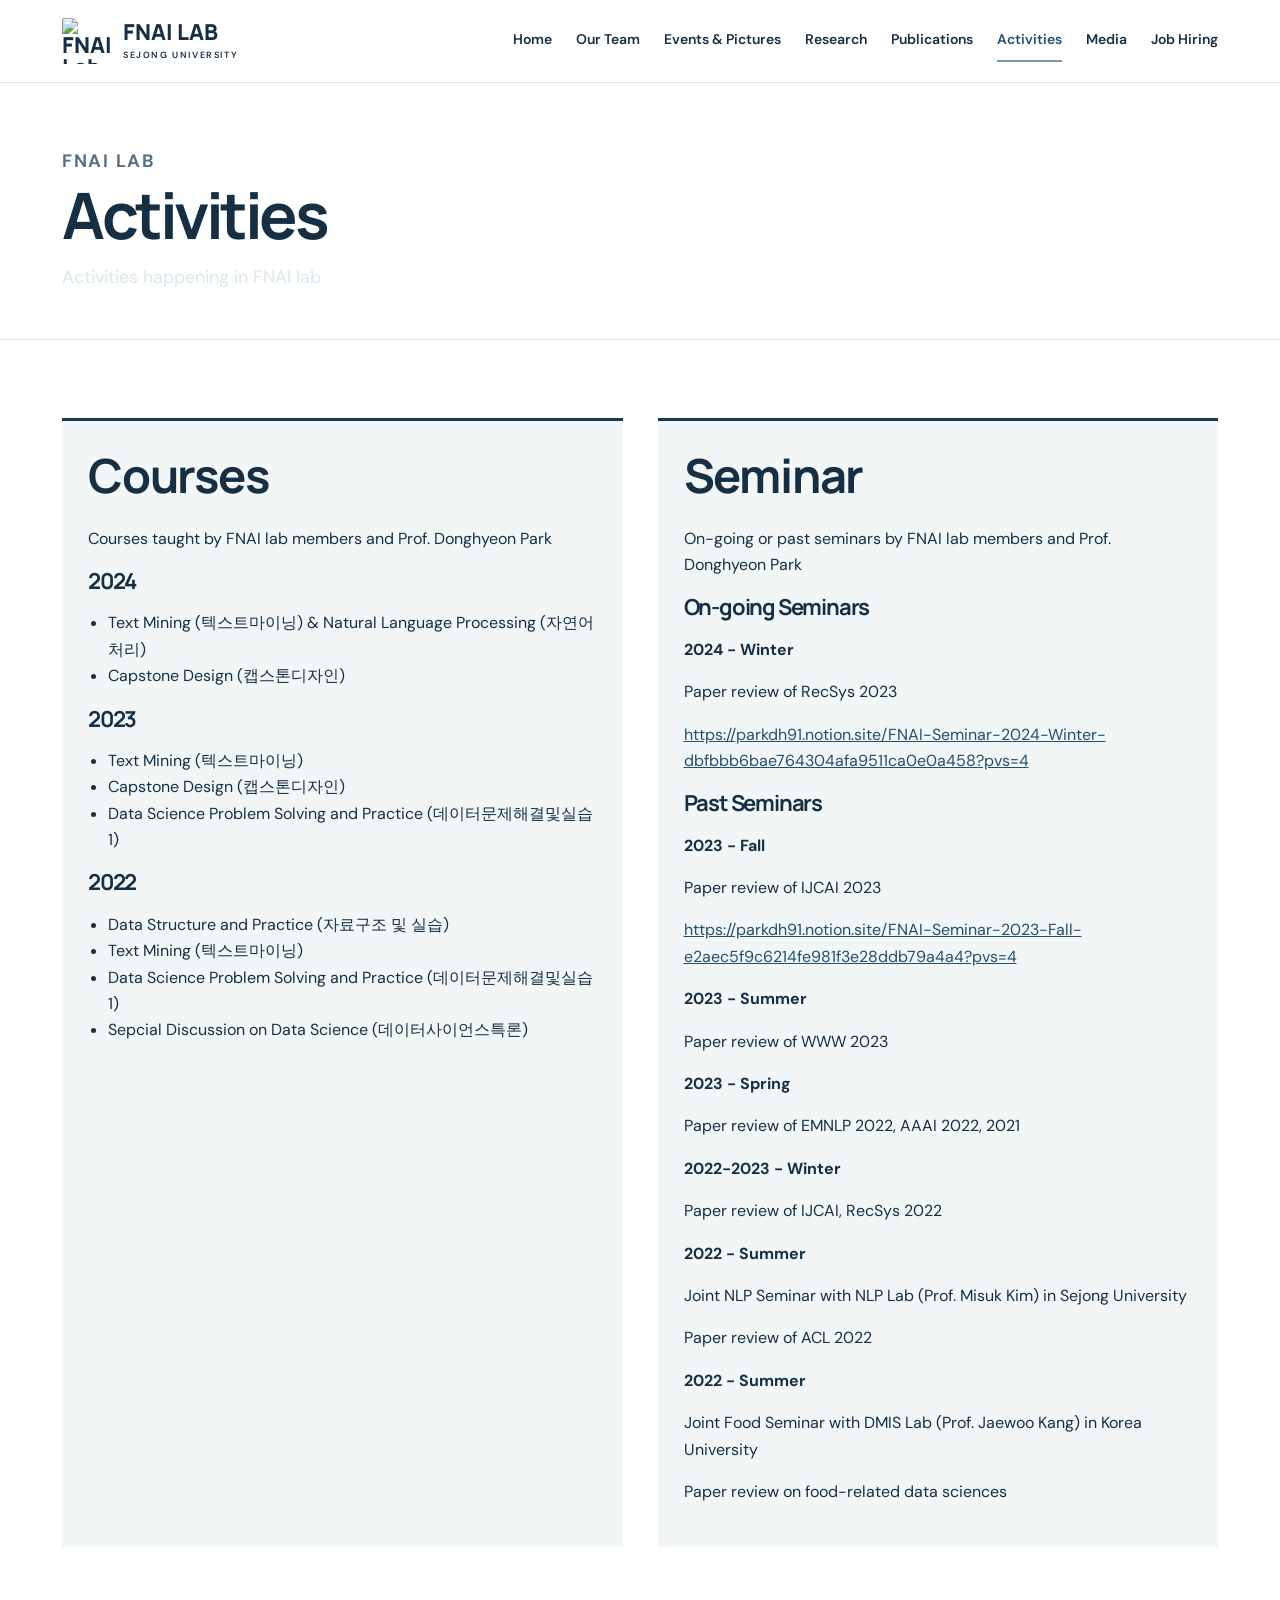
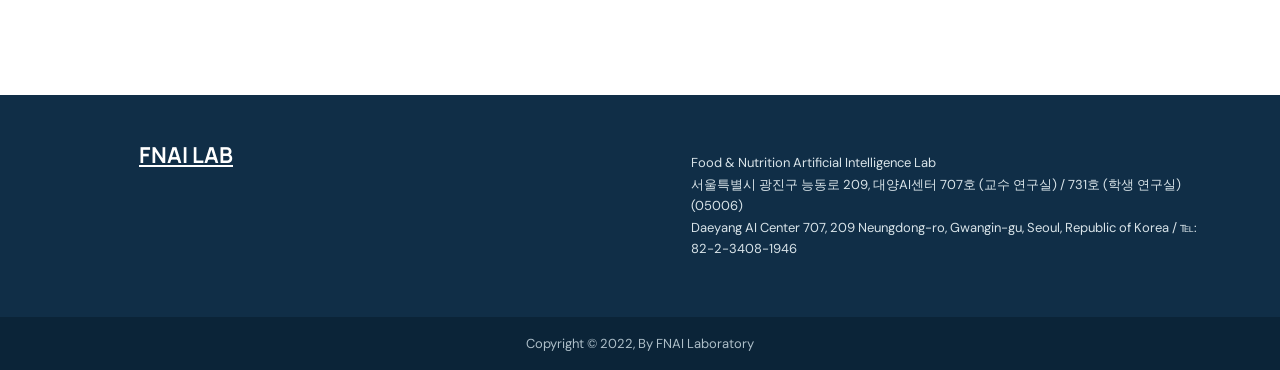
==== activities.html @ 749b5a57 "Add version tag to CSS/JS links so browsers load updated files Co-Authored-By: Claude Opus 5.5 <nore" ====
<!doctype html><html lang="en"><head><meta charset="utf-8"><meta name="viewport" content="width=device-width,initial-scale=1"><title>Activities — FNAI LAB</title><link rel="icon" href="assets/logo.png"><link rel="stylesheet" href="style.css?v=20261117"></head><body><a class="skip" href="#main">Skip to main content</a><header class="site-header"><div class="header-inner"><a class="brand" href="index.html"><img src="assets/logo.png" alt="FNAI Lab"><span>FNAI LAB<small>SEJONG UNIVERSITY</small></span></a><button class="menu" aria-expanded="false" aria-controls="navigation">Menu</button><nav class="site-nav" id="navigation"><a href="index.html">Home</a><a href="team.html">Our Team</a><a href="events.html">Events &amp; Pictures</a><a href="research.html">Research</a><a href="publications.html">Publications</a><a href="activities.html" aria-current="page">Activities</a><a href="media.html">Media</a><a href="join.html">Job Hiring</a></nav></div></header><main id="main"><section class="page-hero wrap"><p class="kicker">FNAI LAB</p><h1>Activities</h1><p>Activities happening in FNAI lab</p></section><section class="section wrap"><div class="split"><article class="card"><h2>Courses</h2><p>Courses taught by FNAI lab members and Prof. Donghyeon Park</p><h3>2024</h3><ul><li>Text Mining (텍스트마이닝) &amp; Natural Language Processing (자연어처리)</li><li>Capstone Design (캡스톤디자인)</li></ul><h3>2023</h3><ul><li>Text Mining (텍스트마이닝)</li><li>Capstone Design (캡스톤디자인)</li><li>Data Science Problem Solving and Practice (데이터문제해결및실습1)</li></ul><h3>2022</h3><ul><li>Data Structure and Practice (자료구조 및 실습)</li><li>Text Mining (텍스트마이닝)</li><li>Data Science Problem Solving and Practice (데이터문제해결및실습1)</li><li>Sepcial Discussion on Data Science (데이터사이언스특론)</li></ul></article><article class="card"><h2>Seminar</h2><p>On-going or past seminars by FNAI lab members and Prof. Donghyeon Park</p><h3>On-going Seminars</h3><p><strong>2024 - Winter</strong></p><p>Paper review of RecSys 2023</p><p><a class="external" href="https://parkdh91.notion.site/FNAI-Seminar-2024-Winter-dbfbbb6bae764304afa9511ca0e0a458?pvs=4">https://parkdh91.notion.site/FNAI-Seminar-2024-Winter-dbfbbb6bae764304afa9511ca0e0a458?pvs=4</a></p><h3>Past Seminars</h3><p><strong>2023 - Fall</strong></p><p>Paper review of IJCAI 2023</p><p><a class="external" href="https://parkdh91.notion.site/FNAI-Seminar-2023-Fall-e2aec5f9c6214fe981f3e28ddb79a4a4?pvs=4">https://parkdh91.notion.site/FNAI-Seminar-2023-Fall-e2aec5f9c6214fe981f3e28ddb79a4a4?pvs=4</a></p><p><strong>2023 - Summer</strong></p><p>Paper review of WWW 2023</p><p><strong>2023 - Spring</strong></p><p>Paper review of EMNLP 2022, AAAI 2022, 2021</p><p><strong>2022-2023 - Winter</strong></p><p>Paper review of IJCAI, RecSys 2022</p><p><strong>2022 - Summer</strong></p><p>Joint NLP Seminar with NLP Lab (Prof. Misuk Kim) in Sejong University</p><p>Paper review of ACL 2022</p><p><strong>2022 - Summer</strong></p><p>Joint Food Seminar with DMIS Lab (Prof. Jaewoo Kang) in Korea University</p><p>Paper review on food-related data sciences</p></article></div></section></main><footer class="footer"><div class="wrap"><div><a class="footer-logo" href="index.html"><img src="assets/logo.png" alt="">FNAI LAB</a></div><div><p>Food &amp; Nutrition Artificial Intelligence Lab<br>서울특별시 광진구 능동로 209, 대양AI센터 707호 (교수 연구실) / 731호 (학생 연구실)(05006)<br>Daeyang AI Center 707, 209 Neungdong-ro, Gwangin-gu, Seoul, Republic of Korea / ℡: 82-2-3408-1946</p></div></div><p class="source-note">Copyright © 2022, By FNAI Laboratory</p></footer><script src="script.js?v=20261117"></script></body></html>
---- style.css ----
@import url('https://fonts.googleapis.com/css2?family=DM+Sans:wght@400;500;600;700&family=Manrope:wght@500;600;700;800&display=swap');
@import url('brand.css');
:root{--navy:#163958;--navy2:#234f6c;--blue:#7099aa;--ink:#172f43;--muted:#5c6f7d;--line:#dbe4e8;--mist:#f2f6f7;--white:#fff;--coral:#cf8579;--green:#84a87f;--gold:#efb962}*{box-sizing:border-box}html{scroll-behavior:smooth}body{margin:0;color:var(--ink);background:#fff;font:16px/1.65 'DM Sans',Arial,sans-serif}a{color:inherit;text-decoration:none}img{max-width:100%;display:block}a:focus-visible,button:focus-visible{outline:3px solid var(--gold);outline-offset:4px}.skip{position:absolute;left:14px;top:-100px;background:white;padding:10px;z-index:20}.skip:focus{top:10px}.wrap{max-width:1240px;margin:auto;padding-left:42px;padding-right:42px}.site-header{position:sticky;top:0;z-index:10;background:#ffffffee;backdrop-filter:blur(14px);border-bottom:1px solid var(--line)}.header-inner{max-width:1380px;margin:auto;padding:18px 34px;display:flex;align-items:center;justify-content:space-between;gap:25px}.brand{display:flex;align-items:center;gap:11px;font:800 22px/1 Manrope,sans-serif}.brand img{width:50px;height:46px;object-fit:contain}.brand small{display:block;font:600 9px/1.4 'DM Sans',sans-serif;letter-spacing:1.6px;margin-top:6px}.site-nav{display:flex;align-items:center;gap:24px;font-size:14px;font-weight:600}.site-nav a{padding:8px 0;border-bottom:2px solid transparent}.site-nav a:hover,.site-nav a[aria-current="page"]{color:var(--navy2);border-color:var(--blue)}.menu{display:none;border:1px solid var(--line);background:#fff;color:var(--ink);padding:8px 12px;font:600 14px 'DM Sans'}.hero{min-height:620px;display:grid;grid-template-columns:1.05fr .95fr;gap:55px;align-items:center;padding-top:64px;padding-bottom:64px}.kicker{margin:0 0 18px;font-size:12px;font-weight:700;letter-spacing:1.7px;text-transform:uppercase;color:var(--navy2)}h1,h2,h3,h4{font-family:Manrope,Arial,sans-serif;line-height:1.2;margin-top:0;letter-spacing:-1.2px}h1{font-size:clamp(48px,6vw,76px);letter-spacing:-3.5px;margin-bottom:22px}h2{font-size:clamp(32px,4vw,47px);margin-bottom:22px}h3{font-size:24px;margin-bottom:12px}.hero-copy>p:not(.kicker){font-size:19px;color:var(--muted)}.hero-copy .quote{font-size:25px!important;font-weight:600;color:var(--navy)!important;margin:26px 0}.topic-list{display:grid;gap:9px;margin-top:30px}.topic-list span{border-top:1px solid var(--line);padding-top:9px;font-size:15px}.hero-panel{min-height:480px;background:linear-gradient(145deg,#edf3f4,#dce8eb);display:flex;align-items:center;justify-content:center;padding:36px;position:relative;overflow:hidden}.hero-panel:before,.hero-panel:after{content:"";position:absolute;border-radius:50%;width:220px;height:220px;opacity:.3}.hero-panel:before{background:var(--green);left:-100px;top:-100px}.hero-panel:after{background:var(--gold);right:-90px;bottom:-110px}.hero-panel img{width:88%;max-width:430px;position:relative;z-index:1}.band{background:var(--navy);color:white;padding:30px 0}.band .wrap{display:flex;justify-content:space-between;align-items:center;gap:30px}.band p{margin:0;font-size:20px;font-weight:500}.button{display:inline-flex;justify-content:space-between;gap:25px;align-items:center;background:var(--navy);color:white;padding:14px 20px;font-weight:600;font-size:14px}.button.light{background:white;color:var(--navy)}.section{padding-top:78px;padding-bottom:78px}.section.alt{background:var(--mist)}.section-head{display:grid;grid-template-columns:.7fr 1.3fr;gap:60px;margin-bottom:42px}.section-head p{margin-top:0;color:var(--muted)}.exact-copy{max-width:950px}.exact-copy p,.exact-copy li{font-size:16px}.news-list{display:grid;gap:0}.news-item{padding:26px 0;border-top:1px solid var(--line)}.news-item:last-child{border-bottom:1px solid var(--line)}.news-item p{margin:0}.news-item ul{margin:12px 0 0}.page-hero{padding-top:64px;padding-bottom:46px;border-bottom:1px solid var(--line)}.page-hero h1{font-size:clamp(45px,5vw,67px);margin-bottom:10px}.page-hero p{margin:0;color:var(--muted);font-size:18px}.subnav{position:sticky;top:84px;z-index:5;background:white;border-bottom:1px solid var(--line)}.subnav .wrap{display:flex;gap:24px;overflow:auto;padding-top:12px;padding-bottom:12px;font-size:13px;font-weight:700}.subnav a{white-space:nowrap}.subnav a:hover{color:var(--blue)}.team-section{padding-top:64px;padding-bottom:30px}.team-section>h2{padding-bottom:18px;border-bottom:1px solid var(--line)}.profile-grid{display:grid;grid-template-columns:repeat(3,1fr);gap:28px}.profile{background:var(--mist);border-top:3px solid var(--navy);min-width:0}.profile img{width:100%;aspect-ratio:4/3;object-fit:cover;object-position:center top;background:#dce5e9}.profile-body{padding:22px}.profile h3{font-size:22px;letter-spacing:-.6px}.profile p{margin:6px 0;color:var(--muted);font-size:14px}.profile p strong{color:var(--ink)}.profile.lead{display:grid;grid-template-columns:minmax(280px,.65fr) 1.35fr;grid-column:1/-1}.profile.lead img{aspect-ratio:auto;height:100%;min-height:500px}.profile.lead .profile-body{padding:34px}.profile.lead h3{font-size:33px}.details{margin-top:26px;padding-top:22px;border-top:1px solid #cbd8dd}.details h4{font-size:17px;margin:22px 0 8px}.details ul{margin:0;padding-left:20px}.small-grid{display:grid;grid-template-columns:repeat(4,1fr);gap:20px}.small-grid .profile h3{font-size:18px}.small-grid .profile-body{padding:18px}.small-grid .profile img{aspect-ratio:1/1}.research-topics{display:grid;grid-template-columns:repeat(3,1fr);gap:24px;counter-reset:topics}.topic{padding:28px;background:var(--mist);border-top:3px solid var(--navy)}.topic:before{counter-increment:topics;content:"0" counter(topics);display:block;font-size:12px;color:var(--muted);margin-bottom:30px}.topic ul{padding-left:18px}.project{padding:30px 0;border-top:1px solid var(--line)}.project h3{font-size:23px}.project p{margin:5px 0;color:var(--muted)}.pub-group{margin-top:55px}.pub-list{padding-left:22px}.pub-list li{padding:16px 0 16px 8px;border-top:1px solid var(--line)}.pub-list li:last-child{border-bottom:1px solid var(--line)}.pub-list a{color:var(--navy2);text-decoration:underline}.split{display:grid;grid-template-columns:repeat(2,1fr);gap:35px}.card{padding:26px;background:var(--mist);border-top:3px solid var(--navy)}.card h3{font-size:22px}.card ul{padding-left:20px}.media-item{padding:36px 0;border-top:1px solid var(--line)}.media-item h2{font-size:27px}.media-item blockquote{border-left:3px solid var(--blue);margin:22px 0 0;padding-left:22px;color:var(--muted)}.contact-grid{display:grid;grid-template-columns:1fr 1fr;gap:50px}.contact-grid ul{padding-left:20px}.footer{background:#102e47;color:#d9e4e9;margin-top:70px}.footer .wrap{display:grid;grid-template-columns:1.1fr 1fr;gap:50px;padding-top:45px;padding-bottom:45px}.footer-logo{display:flex;align-items:center;gap:15px;color:white;font:700 22px Manrope}.footer-logo img{width:62px}.footer p{font-size:13px;margin:12px 0 0}.footer a{text-decoration:underline}.source-note{padding:16px 0;text-align:center;background:#0b2438;color:#aebfc9;font-size:12px;margin:0}.external{color:var(--navy2);text-decoration:underline}.muted{color:var(--muted)}@media(max-width:1000px){.site-nav{gap:14px;font-size:13px}.hero{gap:30px}.profile-grid{grid-template-columns:repeat(2,1fr)}.small-grid{grid-template-columns:repeat(3,1fr)}.research-topics{grid-template-columns:1fr}.profile.lead{grid-template-columns:.75fr 1.25fr}}@media(max-width:760px){.wrap{padding-left:22px;padding-right:22px}.header-inner{padding:14px 20px}.brand img{width:43px;height:40px}.menu{display:block}.site-nav{display:none;position:absolute;left:0;right:0;top:69px;background:#fff;border-bottom:1px solid var(--line);padding:22px;flex-direction:column;align-items:stretch}.site-nav.open{display:flex}.site-nav a{padding:8px}.hero{grid-template-columns:1fr;min-height:0;padding-top:42px}.hero-panel{min-height:340px}.band .wrap{align-items:flex-start;flex-direction:column}.section{padding-top:54px;padding-bottom:54px}.section-head{grid-template-columns:1fr;gap:10px}.page-hero{padding-top:42px}.subnav{top:69px}.profile-grid,.small-grid,.split,.contact-grid{grid-template-columns:1fr}.profile.lead{display:block}.profile.lead img{height:auto;min-height:0;aspect-ratio:4/3}.footer .wrap{grid-template-columns:1fr;gap:25px}}@media(prefers-reduced-motion:reduce){html{scroll-behavior:auto}}
.preview-banner{background:#163958;color:#e8eef2;text-align:center;font:600 13px/1.45 'DM Sans',Arial,sans-serif;padding:8px 16px;letter-spacing:.02em}
.profile img[src*="avatar-placeholder.svg"]{object-fit:contain;object-position:center;padding:16%;background:linear-gradient(180deg,#5b7388,#163958)}
.profile.lead img[src*="avatar-placeholder.svg"]{min-height:280px;height:auto}
.small-grid .profile img[src*="avatar-placeholder.svg"]{padding:18%}

/* Final card spacing and publication legend/alignment overrides. */
.news-item{padding:32px 36px}
.project{padding:30px 38px}
.media-item{padding:38px 44px}
.pub-list li{padding:24px 28px 24px 64px}
.pub-list li:before{left:24px;top:24px;line-height:1.45}
.publication-key{display:inline-flex;align-items:center;gap:9px;margin-top:14px!important;padding:9px 13px;border-radius:10px;background:rgba(255,216,93,.16);font-size:15px!important}
.publication-key .key-swatch{display:inline-block;width:24px;height:14px;border-radius:4px;background:#ffd85d;border:1px solid rgba(22,57,88,.12)}
@media(max-width:760px){.news-item{padding:26px 24px}.project{padding:26px 24px}.media-item{padding:28px 24px}.pub-list li{padding:22px 18px 22px 52px}.pub-list li:before{left:18px;top:22px}}

/* Publications legend: readable on the dark page header. */
.page-hero .publication-key{color:#fff;background:rgba(255,255,255,.14);border:1px solid rgba(255,255,255,.22);position:relative;z-index:1}

/* Carousel (Events & Pictures, news photos). */
.carousel{position:relative;border-radius:14px;overflow:hidden;background:#102e47}
.carousel-track{display:flex;overflow-x:auto;scroll-snap-type:x mandatory;scrollbar-width:none;aspect-ratio:4/3}
.carousel-track::-webkit-scrollbar{display:none}
.carousel-track img{flex:0 0 100%;width:100%;height:100%;object-fit:contain;scroll-snap-align:center}
.carousel-btn{position:absolute;top:50%;transform:translateY(-50%);width:42px;height:42px;border:0;border-radius:50%;background:rgba(16,46,71,.72);color:#fff;font:700 22px/1 Manrope,Arial,sans-serif;cursor:pointer;display:grid;place-items:center;transition:background .2s}
.carousel-btn:hover{background:var(--navy)}
.carousel-btn.prev{left:12px}.carousel-btn.next{right:12px}
.carousel-dots{position:absolute;left:0;right:0;bottom:12px;display:flex;justify-content:center;gap:8px}
.carousel-dots button{width:10px;height:10px;padding:0;border:0;border-radius:50%;background:rgba(255,255,255,.5);cursor:pointer}
.carousel-dots button[aria-current="true"]{background:#fff;transform:scale(1.25)}
.carousel-count{position:absolute;top:12px;right:12px;padding:3px 10px;border-radius:999px;background:rgba(16,46,71,.72);color:#fff;font-size:12px;font-weight:600}

/* Events & Pictures page. */
.event-grid{display:grid;grid-template-columns:repeat(2,minmax(0,1fr));gap:34px 30px}
.event-card{display:flex;flex-direction:column;background:#fff;border-radius:18px;padding:24px;box-shadow:0 10px 28px rgba(22,57,88,.08);border-top:7px solid var(--blue)}
.event-card:nth-child(4n+1){border-top-color:var(--green)}.event-card:nth-child(4n+2){border-top-color:var(--gold)}.event-card:nth-child(4n+3){border-top-color:var(--coral)}
.event-card h3{font-size:20px;letter-spacing:-.4px;margin-bottom:16px;flex:1}

/* News images. */
.news-item{display:flex;flex-direction:column}
.news-media{margin:20px 0 0;margin-top:auto;padding-top:20px}
figure.news-media img{max-height:110px;max-width:100%;width:auto;border-radius:8px}
.carousel.news-media{padding-top:0;margin-top:20px;max-width:340px;width:100%}
.carousel.news-media .carousel-track{aspect-ratio:3/4}
.news-item .external{word-break:break-word}

/* Media page images and video. */
.media-figure{margin:24px 0 0}
.media-figure img{width:100%;max-width:820px;border-radius:10px;border:1px solid var(--line)}
.media-video{margin-top:24px;max-width:820px;aspect-ratio:16/9;border-radius:10px;overflow:hidden;background:#102e47}
.media-video iframe{width:100%;height:100%;border:0;display:block}
.media-item h2 .external{font-size:.72em;white-space:nowrap}

/* Team photos (real files from assets/team/). */
.profile img.has-photo{object-fit:cover;object-position:center top;padding:0}
@media(max-width:760px){.event-grid{grid-template-columns:1fr}.event-card{padding:18px}}
@media(prefers-reduced-motion:reduce){.carousel-track{scroll-behavior:auto!important}}
.page-hero>p:not(.kicker):not(.publication-key){color:#d9e7ec;position:relative;z-index:1}

/* Home hero: quote and "We explore" readable on the dark background. */
.hero-copy .quote{color:#f2bd63!important}
.hero-copy>p:not(.kicker):not(.quote){color:#fff}
.profile:not(.lead) img.has-photo{aspect-ratio:1/1;object-position:center 25%}

/* Full-width dark hero backgrounds on large screens (brand.css sets max-width:none, but .wrap above overrode it). */
.hero.wrap,.page-hero.wrap{max-width:none;padding-left:max(42px,calc((100% - 1156px)/2));padding-right:max(42px,calc((100% - 1156px)/2))}
@media(max-width:760px){.hero.wrap,.page-hero.wrap{padding-left:22px;padding-right:22px}}
/* Align header with page content (content box = 1240px wrap minus 42px padding each side). */
.header-inner{max-width:1240px;padding-left:42px;padding-right:42px}
@media(max-width:760px){.header-inner{padding-left:22px;padding-right:22px}}
/* Bold the student status line (Ph.D. / M.S. / integrated / undergraduate year) under each name. */
#graduate .profile-body h3+p,#undergraduate .profile-body h3+p,#alumni .profile-body h3+p{font-weight:700;color:var(--ink)}
/* PI photo: natural 4:5 portrait at the top of the card instead of stretching to the full text height; stays in view while reading. */
@media(min-width:761px){.profile.lead img.has-photo{height:auto;min-height:0;aspect-ratio:4/5;object-position:center top;align-self:start;position:sticky;top:150px}}
/* Per-photo framing so faces sit in the middle of the square card. */
.profile:not(.lead) img.has-photo[data-photo="deniise-liz-namayanja"]{object-position:center 65%}
.profile:not(.lead) img.has-photo[data-photo="taeuk-kim"]{object-position:center 100%}
.profile:not(.lead) img.has-photo[data-photo="eunyoung-bae"]{object-position:center 100%}
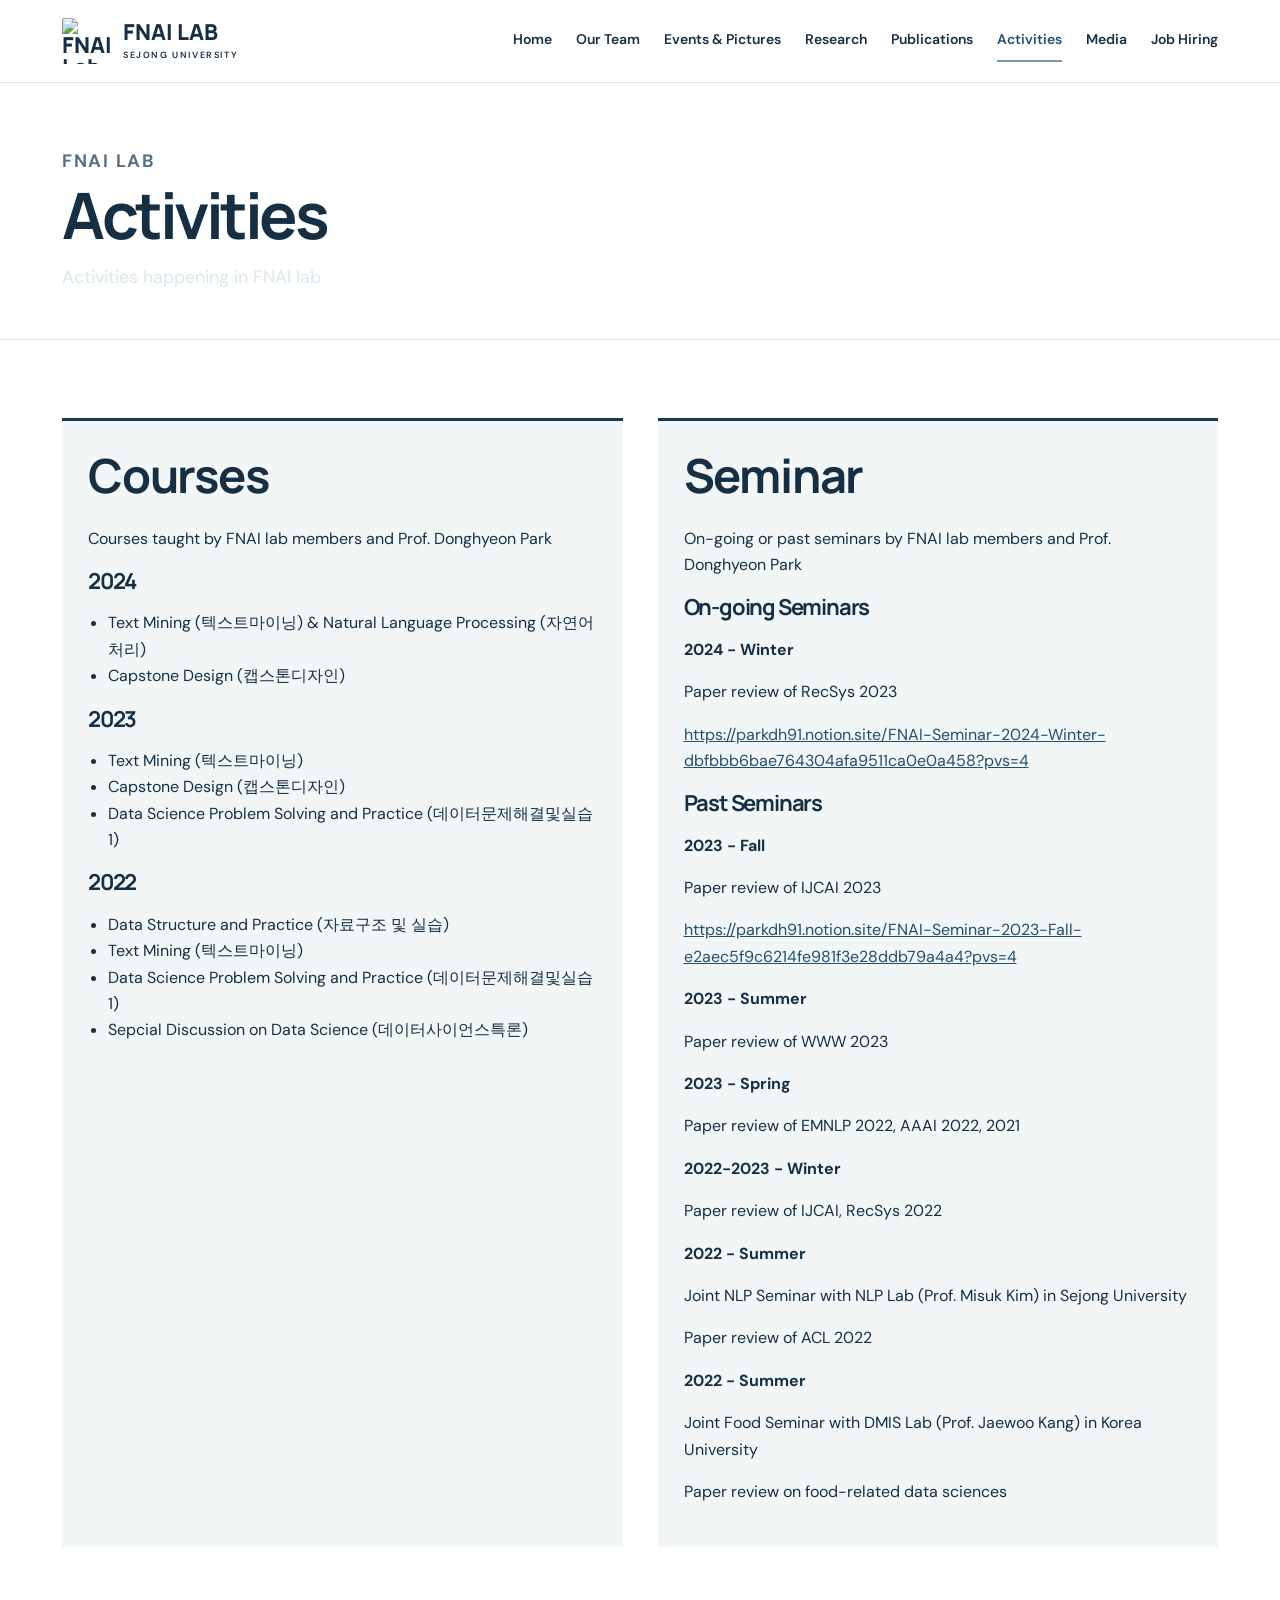
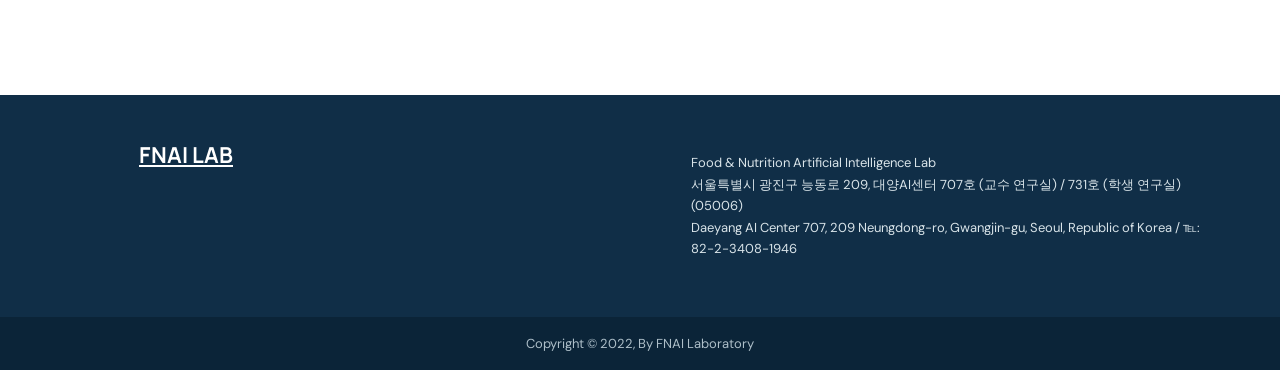
==== commit 1c0dbb7e: "[웹사이트] 오타 수정: 영문 주소 Gwangjin-gu, Restaurant Business Co-Authored-By: Claude Opus 5.5 <noreply@anthro" ====
--- a/activities.html
+++ b/activities.html
@@ -1 +1 @@
-<!doctype html><html lang="en"><head><meta charset="utf-8"><meta name="viewport" content="width=device-width,initial-scale=1"><title>Activities — FNAI LAB</title><link rel="icon" href="assets/logo.png"><link rel="stylesheet" href="style.css?v=20261117"></head><body><a class="skip" href="#main">Skip to main content</a><header class="site-header"><div class="header-inner"><a class="brand" href="index.html"><img src="assets/logo.png" alt="FNAI Lab"><span>FNAI LAB<small>SEJONG UNIVERSITY</small></span></a><button class="menu" aria-expanded="false" aria-controls="navigation">Menu</button><nav class="site-nav" id="navigation"><a href="index.html">Home</a><a href="team.html">Our Team</a><a href="events.html">Events &amp; Pictures</a><a href="research.html">Research</a><a href="publications.html">Publications</a><a href="activities.html" aria-current="page">Activities</a><a href="media.html">Media</a><a href="join.html">Job Hiring</a></nav></div></header><main id="main"><section class="page-hero wrap"><p class="kicker">FNAI LAB</p><h1>Activities</h1><p>Activities happening in FNAI lab</p></section><section class="section wrap"><div class="split"><article class="card"><h2>Courses</h2><p>Courses taught by FNAI lab members and Prof. Donghyeon Park</p><h3>2024</h3><ul><li>Text Mining (텍스트마이닝) &amp; Natural Language Processing (자연어처리)</li><li>Capstone Design (캡스톤디자인)</li></ul><h3>2023</h3><ul><li>Text Mining (텍스트마이닝)</li><li>Capstone Design (캡스톤디자인)</li><li>Data Science Problem Solving and Practice (데이터문제해결및실습1)</li></ul><h3>2022</h3><ul><li>Data Structure and Practice (자료구조 및 실습)</li><li>Text Mining (텍스트마이닝)</li><li>Data Science Problem Solving and Practice (데이터문제해결및실습1)</li><li>Sepcial Discussion on Data Science (데이터사이언스특론)</li></ul></article><article class="card"><h2>Seminar</h2><p>On-going or past seminars by FNAI lab members and Prof. Donghyeon Park</p><h3>On-going Seminars</h3><p><strong>2024 - Winter</strong></p><p>Paper review of RecSys 2023</p><p><a class="external" href="https://parkdh91.notion.site/FNAI-Seminar-2024-Winter-dbfbbb6bae764304afa9511ca0e0a458?pvs=4">https://parkdh91.notion.site/FNAI-Seminar-2024-Winter-dbfbbb6bae764304afa9511ca0e0a458?pvs=4</a></p><h3>Past Seminars</h3><p><strong>2023 - Fall</strong></p><p>Paper review of IJCAI 2023</p><p><a class="external" href="https://parkdh91.notion.site/FNAI-Seminar-2023-Fall-e2aec5f9c6214fe981f3e28ddb79a4a4?pvs=4">https://parkdh91.notion.site/FNAI-Seminar-2023-Fall-e2aec5f9c6214fe981f3e28ddb79a4a4?pvs=4</a></p><p><strong>2023 - Summer</strong></p><p>Paper review of WWW 2023</p><p><strong>2023 - Spring</strong></p><p>Paper review of EMNLP 2022, AAAI 2022, 2021</p><p><strong>2022-2023 - Winter</strong></p><p>Paper review of IJCAI, RecSys 2022</p><p><strong>2022 - Summer</strong></p><p>Joint NLP Seminar with NLP Lab (Prof. Misuk Kim) in Sejong University</p><p>Paper review of ACL 2022</p><p><strong>2022 - Summer</strong></p><p>Joint Food Seminar with DMIS Lab (Prof. Jaewoo Kang) in Korea University</p><p>Paper review on food-related data sciences</p></article></div></section></main><footer class="footer"><div class="wrap"><div><a class="footer-logo" href="index.html"><img src="assets/logo.png" alt="">FNAI LAB</a></div><div><p>Food &amp; Nutrition Artificial Intelligence Lab<br>서울특별시 광진구 능동로 209, 대양AI센터 707호 (교수 연구실) / 731호 (학생 연구실)(05006)<br>Daeyang AI Center 707, 209 Neungdong-ro, Gwangin-gu, Seoul, Republic of Korea / ℡: 82-2-3408-1946</p></div></div><p class="source-note">Copyright © 2022, By FNAI Laboratory</p></footer><script src="script.js?v=20261117"></script></body></html>
+<!doctype html><html lang="en"><head><meta charset="utf-8"><meta name="viewport" content="width=device-width,initial-scale=1"><title>Activities — FNAI LAB</title><link rel="icon" href="assets/logo.png"><link rel="stylesheet" href="style.css?v=20261123c"></head><body><a class="skip" href="#main">Skip to main content</a><header class="site-header"><div class="header-inner"><a class="brand" href="index.html"><img src="assets/logo.png" alt="FNAI Lab"><span>FNAI LAB<small>SEJONG UNIVERSITY</small></span></a><button class="menu" aria-expanded="false" aria-controls="navigation">Menu</button><nav class="site-nav" id="navigation"><a href="index.html">Home</a><a href="team.html">Our Team</a><a href="events.html">Events &amp; Pictures</a><a href="research.html">Research</a><a href="publications.html">Publications</a><a href="activities.html" aria-current="page">Activities</a><a href="media.html">Media</a><a href="join.html">Job Hiring</a></nav></div></header><main id="main"><section class="page-hero wrap"><p class="kicker">FNAI LAB</p><h1>Activities</h1><p>Activities happening in FNAI lab</p></section><section class="section wrap"><div class="split"><article class="card"><h2>Courses</h2><p>Courses taught by FNAI lab members and Prof. Donghyeon Park</p><h3>2024</h3><ul><li>Text Mining (텍스트마이닝) &amp; Natural Language Processing (자연어처리)</li><li>Capstone Design (캡스톤디자인)</li></ul><h3>2023</h3><ul><li>Text Mining (텍스트마이닝)</li><li>Capstone Design (캡스톤디자인)</li><li>Data Science Problem Solving and Practice (데이터문제해결및실습1)</li></ul><h3>2022</h3><ul><li>Data Structure and Practice (자료구조 및 실습)</li><li>Text Mining (텍스트마이닝)</li><li>Data Science Problem Solving and Practice (데이터문제해결및실습1)</li><li>Sepcial Discussion on Data Science (데이터사이언스특론)</li></ul></article><article class="card"><h2>Seminar</h2><p>On-going or past seminars by FNAI lab members and Prof. Donghyeon Park</p><h3>On-going Seminars</h3><p><strong>2024 - Winter</strong></p><p>Paper review of RecSys 2023</p><p><a class="external" href="https://parkdh91.notion.site/FNAI-Seminar-2024-Winter-dbfbbb6bae764304afa9511ca0e0a458?pvs=4">https://parkdh91.notion.site/FNAI-Seminar-2024-Winter-dbfbbb6bae764304afa9511ca0e0a458?pvs=4</a></p><h3>Past Seminars</h3><p><strong>2023 - Fall</strong></p><p>Paper review of IJCAI 2023</p><p><a class="external" href="https://parkdh91.notion.site/FNAI-Seminar-2023-Fall-e2aec5f9c6214fe981f3e28ddb79a4a4?pvs=4">https://parkdh91.notion.site/FNAI-Seminar-2023-Fall-e2aec5f9c6214fe981f3e28ddb79a4a4?pvs=4</a></p><p><strong>2023 - Summer</strong></p><p>Paper review of WWW 2023</p><p><strong>2023 - Spring</strong></p><p>Paper review of EMNLP 2022, AAAI 2022, 2021</p><p><strong>2022-2023 - Winter</strong></p><p>Paper review of IJCAI, RecSys 2022</p><p><strong>2022 - Summer</strong></p><p>Joint NLP Seminar with NLP Lab (Prof. Misuk Kim) in Sejong University</p><p>Paper review of ACL 2022</p><p><strong>2022 - Summer</strong></p><p>Joint Food Seminar with DMIS Lab (Prof. Jaewoo Kang) in Korea University</p><p>Paper review on food-related data sciences</p></article></div></section></main><footer class="footer"><div class="wrap"><div><a class="footer-logo" href="index.html"><img src="assets/logo.png" alt="">FNAI LAB</a></div><div><p>Food &amp; Nutrition Artificial Intelligence Lab<br>서울특별시 광진구 능동로 209, 대양AI센터 707호 (교수 연구실) / 731호 (학생 연구실)(05006)<br>Daeyang AI Center 707, 209 Neungdong-ro, Gwangjin-gu, Seoul, Republic of Korea / ℡: 82-2-3408-1946</p></div></div><p class="source-note">Copyright © 2022, By FNAI Laboratory</p></footer><script src="script.js?v=20261123c"></script></body></html>
--- a/style.css
+++ b/style.css
@@ -1,80 +1,80 @@
-@import url('https://fonts.googleapis.com/css2?family=DM+Sans:wght@400;500;600;700&family=Manrope:wght@500;600;700;800&display=swap');
-@import url('brand.css');
-:root{--navy:#163958;--navy2:#234f6c;--blue:#7099aa;--ink:#172f43;--muted:#5c6f7d;--line:#dbe4e8;--mist:#f2f6f7;--white:#fff;--coral:#cf8579;--green:#84a87f;--gold:#efb962}*{box-sizing:border-box}html{scroll-behavior:smooth}body{margin:0;color:var(--ink);background:#fff;font:16px/1.65 'DM Sans',Arial,sans-serif}a{color:inherit;text-decoration:none}img{max-width:100%;display:block}a:focus-visible,button:focus-visible{outline:3px solid var(--gold);outline-offset:4px}.skip{position:absolute;left:14px;top:-100px;background:white;padding:10px;z-index:20}.skip:focus{top:10px}.wrap{max-width:1240px;margin:auto;padding-left:42px;padding-right:42px}.site-header{position:sticky;top:0;z-index:10;background:#ffffffee;backdrop-filter:blur(14px);border-bottom:1px solid var(--line)}.header-inner{max-width:1380px;margin:auto;padding:18px 34px;display:flex;align-items:center;justify-content:space-between;gap:25px}.brand{display:flex;align-items:center;gap:11px;font:800 22px/1 Manrope,sans-serif}.brand img{width:50px;height:46px;object-fit:contain}.brand small{display:block;font:600 9px/1.4 'DM Sans',sans-serif;letter-spacing:1.6px;margin-top:6px}.site-nav{display:flex;align-items:center;gap:24px;font-size:14px;font-weight:600}.site-nav a{padding:8px 0;border-bottom:2px solid transparent}.site-nav a:hover,.site-nav a[aria-current="page"]{color:var(--navy2);border-color:var(--blue)}.menu{display:none;border:1px solid var(--line);background:#fff;color:var(--ink);padding:8px 12px;font:600 14px 'DM Sans'}.hero{min-height:620px;display:grid;grid-template-columns:1.05fr .95fr;gap:55px;align-items:center;padding-top:64px;padding-bottom:64px}.kicker{margin:0 0 18px;font-size:12px;font-weight:700;letter-spacing:1.7px;text-transform:uppercase;color:var(--navy2)}h1,h2,h3,h4{font-family:Manrope,Arial,sans-serif;line-height:1.2;margin-top:0;letter-spacing:-1.2px}h1{font-size:clamp(48px,6vw,76px);letter-spacing:-3.5px;margin-bottom:22px}h2{font-size:clamp(32px,4vw,47px);margin-bottom:22px}h3{font-size:24px;margin-bottom:12px}.hero-copy>p:not(.kicker){font-size:19px;color:var(--muted)}.hero-copy .quote{font-size:25px!important;font-weight:600;color:var(--navy)!important;margin:26px 0}.topic-list{display:grid;gap:9px;margin-top:30px}.topic-list span{border-top:1px solid var(--line);padding-top:9px;font-size:15px}.hero-panel{min-height:480px;background:linear-gradient(145deg,#edf3f4,#dce8eb);display:flex;align-items:center;justify-content:center;padding:36px;position:relative;overflow:hidden}.hero-panel:before,.hero-panel:after{content:"";position:absolute;border-radius:50%;width:220px;height:220px;opacity:.3}.hero-panel:before{background:var(--green);left:-100px;top:-100px}.hero-panel:after{background:var(--gold);right:-90px;bottom:-110px}.hero-panel img{width:88%;max-width:430px;position:relative;z-index:1}.band{background:var(--navy);color:white;padding:30px 0}.band .wrap{display:flex;justify-content:space-between;align-items:center;gap:30px}.band p{margin:0;font-size:20px;font-weight:500}.button{display:inline-flex;justify-content:space-between;gap:25px;align-items:center;background:var(--navy);color:white;padding:14px 20px;font-weight:600;font-size:14px}.button.light{background:white;color:var(--navy)}.section{padding-top:78px;padding-bottom:78px}.section.alt{background:var(--mist)}.section-head{display:grid;grid-template-columns:.7fr 1.3fr;gap:60px;margin-bottom:42px}.section-head p{margin-top:0;color:var(--muted)}.exact-copy{max-width:950px}.exact-copy p,.exact-copy li{font-size:16px}.news-list{display:grid;gap:0}.news-item{padding:26px 0;border-top:1px solid var(--line)}.news-item:last-child{border-bottom:1px solid var(--line)}.news-item p{margin:0}.news-item ul{margin:12px 0 0}.page-hero{padding-top:64px;padding-bottom:46px;border-bottom:1px solid var(--line)}.page-hero h1{font-size:clamp(45px,5vw,67px);margin-bottom:10px}.page-hero p{margin:0;color:var(--muted);font-size:18px}.subnav{position:sticky;top:84px;z-index:5;background:white;border-bottom:1px solid var(--line)}.subnav .wrap{display:flex;gap:24px;overflow:auto;padding-top:12px;padding-bottom:12px;font-size:13px;font-weight:700}.subnav a{white-space:nowrap}.subnav a:hover{color:var(--blue)}.team-section{padding-top:64px;padding-bottom:30px}.team-section>h2{padding-bottom:18px;border-bottom:1px solid var(--line)}.profile-grid{display:grid;grid-template-columns:repeat(3,1fr);gap:28px}.profile{background:var(--mist);border-top:3px solid var(--navy);min-width:0}.profile img{width:100%;aspect-ratio:4/3;object-fit:cover;object-position:center top;background:#dce5e9}.profile-body{padding:22px}.profile h3{font-size:22px;letter-spacing:-.6px}.profile p{margin:6px 0;color:var(--muted);font-size:14px}.profile p strong{color:var(--ink)}.profile.lead{display:grid;grid-template-columns:minmax(280px,.65fr) 1.35fr;grid-column:1/-1}.profile.lead img{aspect-ratio:auto;height:100%;min-height:500px}.profile.lead .profile-body{padding:34px}.profile.lead h3{font-size:33px}.details{margin-top:26px;padding-top:22px;border-top:1px solid #cbd8dd}.details h4{font-size:17px;margin:22px 0 8px}.details ul{margin:0;padding-left:20px}.small-grid{display:grid;grid-template-columns:repeat(4,1fr);gap:20px}.small-grid .profile h3{font-size:18px}.small-grid .profile-body{padding:18px}.small-grid .profile img{aspect-ratio:1/1}.research-topics{display:grid;grid-template-columns:repeat(3,1fr);gap:24px;counter-reset:topics}.topic{padding:28px;background:var(--mist);border-top:3px solid var(--navy)}.topic:before{counter-increment:topics;content:"0" counter(topics);display:block;font-size:12px;color:var(--muted);margin-bottom:30px}.topic ul{padding-left:18px}.project{padding:30px 0;border-top:1px solid var(--line)}.project h3{font-size:23px}.project p{margin:5px 0;color:var(--muted)}.pub-group{margin-top:55px}.pub-list{padding-left:22px}.pub-list li{padding:16px 0 16px 8px;border-top:1px solid var(--line)}.pub-list li:last-child{border-bottom:1px solid var(--line)}.pub-list a{color:var(--navy2);text-decoration:underline}.split{display:grid;grid-template-columns:repeat(2,1fr);gap:35px}.card{padding:26px;background:var(--mist);border-top:3px solid var(--navy)}.card h3{font-size:22px}.card ul{padding-left:20px}.media-item{padding:36px 0;border-top:1px solid var(--line)}.media-item h2{font-size:27px}.media-item blockquote{border-left:3px solid var(--blue);margin:22px 0 0;padding-left:22px;color:var(--muted)}.contact-grid{display:grid;grid-template-columns:1fr 1fr;gap:50px}.contact-grid ul{padding-left:20px}.footer{background:#102e47;color:#d9e4e9;margin-top:70px}.footer .wrap{display:grid;grid-template-columns:1.1fr 1fr;gap:50px;padding-top:45px;padding-bottom:45px}.footer-logo{display:flex;align-items:center;gap:15px;color:white;font:700 22px Manrope}.footer-logo img{width:62px}.footer p{font-size:13px;margin:12px 0 0}.footer a{text-decoration:underline}.source-note{padding:16px 0;text-align:center;background:#0b2438;color:#aebfc9;font-size:12px;margin:0}.external{color:var(--navy2);text-decoration:underline}.muted{color:var(--muted)}@media(max-width:1000px){.site-nav{gap:14px;font-size:13px}.hero{gap:30px}.profile-grid{grid-template-columns:repeat(2,1fr)}.small-grid{grid-template-columns:repeat(3,1fr)}.research-topics{grid-template-columns:1fr}.profile.lead{grid-template-columns:.75fr 1.25fr}}@media(max-width:760px){.wrap{padding-left:22px;padding-right:22px}.header-inner{padding:14px 20px}.brand img{width:43px;height:40px}.menu{display:block}.site-nav{display:none;position:absolute;left:0;right:0;top:69px;background:#fff;border-bottom:1px solid var(--line);padding:22px;flex-direction:column;align-items:stretch}.site-nav.open{display:flex}.site-nav a{padding:8px}.hero{grid-template-columns:1fr;min-height:0;padding-top:42px}.hero-panel{min-height:340px}.band .wrap{align-items:flex-start;flex-direction:column}.section{padding-top:54px;padding-bottom:54px}.section-head{grid-template-columns:1fr;gap:10px}.page-hero{padding-top:42px}.subnav{top:69px}.profile-grid,.small-grid,.split,.contact-grid{grid-template-columns:1fr}.profile.lead{display:block}.profile.lead img{height:auto;min-height:0;aspect-ratio:4/3}.footer .wrap{grid-template-columns:1fr;gap:25px}}@media(prefers-reduced-motion:reduce){html{scroll-behavior:auto}}
-.preview-banner{background:#163958;color:#e8eef2;text-align:center;font:600 13px/1.45 'DM Sans',Arial,sans-serif;padding:8px 16px;letter-spacing:.02em}
-.profile img[src*="avatar-placeholder.svg"]{object-fit:contain;object-position:center;padding:16%;background:linear-gradient(180deg,#5b7388,#163958)}
-.profile.lead img[src*="avatar-placeholder.svg"]{min-height:280px;height:auto}
-.small-grid .profile img[src*="avatar-placeholder.svg"]{padding:18%}
-
-/* Final card spacing and publication legend/alignment overrides. */
-.news-item{padding:32px 36px}
-.project{padding:30px 38px}
-.media-item{padding:38px 44px}
-.pub-list li{padding:24px 28px 24px 64px}
-.pub-list li:before{left:24px;top:24px;line-height:1.45}
-.publication-key{display:inline-flex;align-items:center;gap:9px;margin-top:14px!important;padding:9px 13px;border-radius:10px;background:rgba(255,216,93,.16);font-size:15px!important}
-.publication-key .key-swatch{display:inline-block;width:24px;height:14px;border-radius:4px;background:#ffd85d;border:1px solid rgba(22,57,88,.12)}
-@media(max-width:760px){.news-item{padding:26px 24px}.project{padding:26px 24px}.media-item{padding:28px 24px}.pub-list li{padding:22px 18px 22px 52px}.pub-list li:before{left:18px;top:22px}}
-
-/* Publications legend: readable on the dark page header. */
-.page-hero .publication-key{color:#fff;background:rgba(255,255,255,.14);border:1px solid rgba(255,255,255,.22);position:relative;z-index:1}
-
-/* Carousel (Events & Pictures, news photos). */
-.carousel{position:relative;border-radius:14px;overflow:hidden;background:#102e47}
-.carousel-track{display:flex;overflow-x:auto;scroll-snap-type:x mandatory;scrollbar-width:none;aspect-ratio:4/3}
-.carousel-track::-webkit-scrollbar{display:none}
-.carousel-track img{flex:0 0 100%;width:100%;height:100%;object-fit:contain;scroll-snap-align:center}
-.carousel-btn{position:absolute;top:50%;transform:translateY(-50%);width:42px;height:42px;border:0;border-radius:50%;background:rgba(16,46,71,.72);color:#fff;font:700 22px/1 Manrope,Arial,sans-serif;cursor:pointer;display:grid;place-items:center;transition:background .2s}
-.carousel-btn:hover{background:var(--navy)}
-.carousel-btn.prev{left:12px}.carousel-btn.next{right:12px}
-.carousel-dots{position:absolute;left:0;right:0;bottom:12px;display:flex;justify-content:center;gap:8px}
-.carousel-dots button{width:10px;height:10px;padding:0;border:0;border-radius:50%;background:rgba(255,255,255,.5);cursor:pointer}
-.carousel-dots button[aria-current="true"]{background:#fff;transform:scale(1.25)}
-.carousel-count{position:absolute;top:12px;right:12px;padding:3px 10px;border-radius:999px;background:rgba(16,46,71,.72);color:#fff;font-size:12px;font-weight:600}
-
-/* Events & Pictures page. */
-.event-grid{display:grid;grid-template-columns:repeat(2,minmax(0,1fr));gap:34px 30px}
-.event-card{display:flex;flex-direction:column;background:#fff;border-radius:18px;padding:24px;box-shadow:0 10px 28px rgba(22,57,88,.08);border-top:7px solid var(--blue)}
-.event-card:nth-child(4n+1){border-top-color:var(--green)}.event-card:nth-child(4n+2){border-top-color:var(--gold)}.event-card:nth-child(4n+3){border-top-color:var(--coral)}
-.event-card h3{font-size:20px;letter-spacing:-.4px;margin-bottom:16px;flex:1}
-
-/* News images. */
-.news-item{display:flex;flex-direction:column}
-.news-media{margin:20px 0 0;margin-top:auto;padding-top:20px}
-figure.news-media img{max-height:110px;max-width:100%;width:auto;border-radius:8px}
-.carousel.news-media{padding-top:0;margin-top:20px;max-width:340px;width:100%}
-.carousel.news-media .carousel-track{aspect-ratio:3/4}
-.news-item .external{word-break:break-word}
-
-/* Media page images and video. */
-.media-figure{margin:24px 0 0}
-.media-figure img{width:100%;max-width:820px;border-radius:10px;border:1px solid var(--line)}
-.media-video{margin-top:24px;max-width:820px;aspect-ratio:16/9;border-radius:10px;overflow:hidden;background:#102e47}
-.media-video iframe{width:100%;height:100%;border:0;display:block}
-.media-item h2 .external{font-size:.72em;white-space:nowrap}
-
-/* Team photos (real files from assets/team/). */
-.profile img.has-photo{object-fit:cover;object-position:center top;padding:0}
-@media(max-width:760px){.event-grid{grid-template-columns:1fr}.event-card{padding:18px}}
-@media(prefers-reduced-motion:reduce){.carousel-track{scroll-behavior:auto!important}}
-.page-hero>p:not(.kicker):not(.publication-key){color:#d9e7ec;position:relative;z-index:1}
-
-/* Home hero: quote and "We explore" readable on the dark background. */
-.hero-copy .quote{color:#f2bd63!important}
-.hero-copy>p:not(.kicker):not(.quote){color:#fff}
-.profile:not(.lead) img.has-photo{aspect-ratio:1/1;object-position:center 25%}
-
-/* Full-width dark hero backgrounds on large screens (brand.css sets max-width:none, but .wrap above overrode it). */
-.hero.wrap,.page-hero.wrap{max-width:none;padding-left:max(42px,calc((100% - 1156px)/2));padding-right:max(42px,calc((100% - 1156px)/2))}
-@media(max-width:760px){.hero.wrap,.page-hero.wrap{padding-left:22px;padding-right:22px}}
-/* Align header with page content (content box = 1240px wrap minus 42px padding each side). */
-.header-inner{max-width:1240px;padding-left:42px;padding-right:42px}
-@media(max-width:760px){.header-inner{padding-left:22px;padding-right:22px}}
+@import url('https://fonts.googleapis.com/css2?family=DM+Sans:wght@400;500;600;700&family=Manrope:wght@500;600;700;800&display=swap');
+@import url('brand.css');
+:root{--navy:#163958;--navy2:#234f6c;--blue:#7099aa;--ink:#172f43;--muted:#5c6f7d;--line:#dbe4e8;--mist:#f2f6f7;--white:#fff;--coral:#cf8579;--green:#84a87f;--gold:#efb962}*{box-sizing:border-box}html{scroll-behavior:smooth}body{margin:0;color:var(--ink);background:#fff;font:16px/1.65 'DM Sans',Arial,sans-serif}a{color:inherit;text-decoration:none}img{max-width:100%;display:block}a:focus-visible,button:focus-visible{outline:3px solid var(--gold);outline-offset:4px}.skip{position:absolute;left:14px;top:-100px;background:white;padding:10px;z-index:20}.skip:focus{top:10px}.wrap{max-width:1240px;margin:auto;padding-left:42px;padding-right:42px}.site-header{position:sticky;top:0;z-index:10;background:#ffffffee;backdrop-filter:blur(14px);border-bottom:1px solid var(--line)}.header-inner{max-width:1380px;margin:auto;padding:18px 34px;display:flex;align-items:center;justify-content:space-between;gap:25px}.brand{display:flex;align-items:center;gap:11px;font:800 22px/1 Manrope,sans-serif}.brand img{width:50px;height:46px;object-fit:contain}.brand small{display:block;font:600 9px/1.4 'DM Sans',sans-serif;letter-spacing:1.6px;margin-top:6px}.site-nav{display:flex;align-items:center;gap:24px;font-size:14px;font-weight:600}.site-nav a{padding:8px 0;border-bottom:2px solid transparent}.site-nav a:hover,.site-nav a[aria-current="page"]{color:var(--navy2);border-color:var(--blue)}.menu{display:none;border:1px solid var(--line);background:#fff;color:var(--ink);padding:8px 12px;font:600 14px 'DM Sans'}.hero{min-height:620px;display:grid;grid-template-columns:1.05fr .95fr;gap:55px;align-items:center;padding-top:64px;padding-bottom:64px}.kicker{margin:0 0 18px;font-size:12px;font-weight:700;letter-spacing:1.7px;text-transform:uppercase;color:var(--navy2)}h1,h2,h3,h4{font-family:Manrope,Arial,sans-serif;line-height:1.2;margin-top:0;letter-spacing:-1.2px}h1{font-size:clamp(48px,6vw,76px);letter-spacing:-3.5px;margin-bottom:22px}h2{font-size:clamp(32px,4vw,47px);margin-bottom:22px}h3{font-size:24px;margin-bottom:12px}.hero-copy>p:not(.kicker){font-size:19px;color:var(--muted)}.hero-copy .quote{font-size:25px!important;font-weight:600;color:var(--navy)!important;margin:26px 0}.topic-list{display:grid;gap:9px;margin-top:30px}.topic-list span{border-top:1px solid var(--line);padding-top:9px;font-size:15px}.hero-panel{min-height:480px;background:linear-gradient(145deg,#edf3f4,#dce8eb);display:flex;align-items:center;justify-content:center;padding:36px;position:relative;overflow:hidden}.hero-panel:before,.hero-panel:after{content:"";position:absolute;border-radius:50%;width:220px;height:220px;opacity:.3}.hero-panel:before{background:var(--green);left:-100px;top:-100px}.hero-panel:after{background:var(--gold);right:-90px;bottom:-110px}.hero-panel img{width:88%;max-width:430px;position:relative;z-index:1}.band{background:var(--navy);color:white;padding:30px 0}.band .wrap{display:flex;justify-content:space-between;align-items:center;gap:30px}.band p{margin:0;font-size:20px;font-weight:500}.button{display:inline-flex;justify-content:space-between;gap:25px;align-items:center;background:var(--navy);color:white;padding:14px 20px;font-weight:600;font-size:14px}.button.light{background:white;color:var(--navy)}.section{padding-top:78px;padding-bottom:78px}.section.alt{background:var(--mist)}.section-head{display:grid;grid-template-columns:.7fr 1.3fr;gap:60px;margin-bottom:42px}.section-head p{margin-top:0;color:var(--muted)}.exact-copy{max-width:950px}.exact-copy p,.exact-copy li{font-size:16px}.news-list{display:grid;gap:0}.news-item{padding:26px 0;border-top:1px solid var(--line)}.news-item:last-child{border-bottom:1px solid var(--line)}.news-item p{margin:0}.news-item ul{margin:12px 0 0}.page-hero{padding-top:64px;padding-bottom:46px;border-bottom:1px solid var(--line)}.page-hero h1{font-size:clamp(45px,5vw,67px);margin-bottom:10px}.page-hero p{margin:0;color:var(--muted);font-size:18px}.subnav{position:sticky;top:84px;z-index:5;background:white;border-bottom:1px solid var(--line)}.subnav .wrap{display:flex;gap:24px;overflow:auto;padding-top:12px;padding-bottom:12px;font-size:13px;font-weight:700}.subnav a{white-space:nowrap}.subnav a:hover{color:var(--blue)}.team-section{padding-top:64px;padding-bottom:30px}.team-section>h2{padding-bottom:18px;border-bottom:1px solid var(--line)}.profile-grid{display:grid;grid-template-columns:repeat(3,1fr);gap:28px}.profile{background:var(--mist);border-top:3px solid var(--navy);min-width:0}.profile img{width:100%;aspect-ratio:4/3;object-fit:cover;object-position:center top;background:#dce5e9}.profile-body{padding:22px}.profile h3{font-size:22px;letter-spacing:-.6px}.profile p{margin:6px 0;color:var(--muted);font-size:14px}.profile p strong{color:var(--ink)}.profile.lead{display:grid;grid-template-columns:minmax(280px,.65fr) 1.35fr;grid-column:1/-1}.profile.lead img{aspect-ratio:auto;height:100%;min-height:500px}.profile.lead .profile-body{padding:34px}.profile.lead h3{font-size:33px}.details{margin-top:26px;padding-top:22px;border-top:1px solid #cbd8dd}.details h4{font-size:17px;margin:22px 0 8px}.details ul{margin:0;padding-left:20px}.small-grid{display:grid;grid-template-columns:repeat(4,1fr);gap:20px}.small-grid .profile h3{font-size:18px}.small-grid .profile-body{padding:18px}.small-grid .profile img{aspect-ratio:1/1}.research-topics{display:grid;grid-template-columns:repeat(3,1fr);gap:24px;counter-reset:topics}.topic{padding:28px;background:var(--mist);border-top:3px solid var(--navy)}.topic:before{counter-increment:topics;content:"0" counter(topics);display:block;font-size:12px;color:var(--muted);margin-bottom:30px}.topic ul{padding-left:18px}.project{padding:30px 0;border-top:1px solid var(--line)}.project h3{font-size:23px}.project p{margin:5px 0;color:var(--muted)}.pub-group{margin-top:55px}.pub-list{padding-left:22px}.pub-list li{padding:16px 0 16px 8px;border-top:1px solid var(--line)}.pub-list li:last-child{border-bottom:1px solid var(--line)}.pub-list a{color:var(--navy2);text-decoration:underline}.split{display:grid;grid-template-columns:repeat(2,1fr);gap:35px}.card{padding:26px;background:var(--mist);border-top:3px solid var(--navy)}.card h3{font-size:22px}.card ul{padding-left:20px}.media-item{padding:36px 0;border-top:1px solid var(--line)}.media-item h2{font-size:27px}.media-item blockquote{border-left:3px solid var(--blue);margin:22px 0 0;padding-left:22px;color:var(--muted)}.contact-grid{display:grid;grid-template-columns:1fr 1fr;gap:50px}.contact-grid ul{padding-left:20px}.footer{background:#102e47;color:#d9e4e9;margin-top:70px}.footer .wrap{display:grid;grid-template-columns:1.1fr 1fr;gap:50px;padding-top:45px;padding-bottom:45px}.footer-logo{display:flex;align-items:center;gap:15px;color:white;font:700 22px Manrope}.footer-logo img{width:62px}.footer p{font-size:13px;margin:12px 0 0}.footer a{text-decoration:underline}.source-note{padding:16px 0;text-align:center;background:#0b2438;color:#aebfc9;font-size:12px;margin:0}.external{color:var(--navy2);text-decoration:underline}.muted{color:var(--muted)}@media(max-width:1000px){.site-nav{gap:14px;font-size:13px}.hero{gap:30px}.profile-grid{grid-template-columns:repeat(2,1fr)}.small-grid{grid-template-columns:repeat(3,1fr)}.research-topics{grid-template-columns:1fr}.profile.lead{grid-template-columns:.75fr 1.25fr}}@media(max-width:760px){.wrap{padding-left:22px;padding-right:22px}.header-inner{padding:14px 20px}.brand img{width:43px;height:40px}.menu{display:block}.site-nav{display:none;position:absolute;left:0;right:0;top:69px;background:#fff;border-bottom:1px solid var(--line);padding:22px;flex-direction:column;align-items:stretch}.site-nav.open{display:flex}.site-nav a{padding:8px}.hero{grid-template-columns:1fr;min-height:0;padding-top:42px}.hero-panel{min-height:340px}.band .wrap{align-items:flex-start;flex-direction:column}.section{padding-top:54px;padding-bottom:54px}.section-head{grid-template-columns:1fr;gap:10px}.page-hero{padding-top:42px}.subnav{top:69px}.profile-grid,.small-grid,.split,.contact-grid{grid-template-columns:1fr}.profile.lead{display:block}.profile.lead img{height:auto;min-height:0;aspect-ratio:4/3}.footer .wrap{grid-template-columns:1fr;gap:25px}}@media(prefers-reduced-motion:reduce){html{scroll-behavior:auto}}
+.preview-banner{background:#163958;color:#e8eef2;text-align:center;font:600 13px/1.45 'DM Sans',Arial,sans-serif;padding:8px 16px;letter-spacing:.02em}
+.profile img[src*="avatar-placeholder.svg"]{object-fit:contain;object-position:center;padding:16%;background:linear-gradient(180deg,#5b7388,#163958)}
+.profile.lead img[src*="avatar-placeholder.svg"]{min-height:280px;height:auto}
+.small-grid .profile img[src*="avatar-placeholder.svg"]{padding:18%}
+
+/* Final card spacing and publication legend/alignment overrides. */
+.news-item{padding:32px 36px}
+.project{padding:30px 38px}
+.media-item{padding:38px 44px}
+.pub-list li{padding:24px 28px 24px 64px}
+.pub-list li:before{left:24px;top:24px;line-height:1.45}
+.publication-key{display:inline-flex;align-items:center;gap:9px;margin-top:14px!important;padding:9px 13px;border-radius:10px;background:rgba(255,216,93,.16);font-size:15px!important}
+.publication-key .key-swatch{display:inline-block;width:24px;height:14px;border-radius:4px;background:#ffd85d;border:1px solid rgba(22,57,88,.12)}
+@media(max-width:760px){.news-item{padding:26px 24px}.project{padding:26px 24px}.media-item{padding:28px 24px}.pub-list li{padding:22px 18px 22px 52px}.pub-list li:before{left:18px;top:22px}}
+
+/* Publications legend: readable on the dark page header. */
+.page-hero .publication-key{color:#fff;background:rgba(255,255,255,.14);border:1px solid rgba(255,255,255,.22);position:relative;z-index:1}
+
+/* Carousel (Events & Pictures, news photos). */
+.carousel{position:relative;border-radius:14px;overflow:hidden;background:#102e47}
+.carousel-track{display:flex;overflow-x:auto;scroll-snap-type:x mandatory;scrollbar-width:none;aspect-ratio:4/3}
+.carousel-track::-webkit-scrollbar{display:none}
+.carousel-track img{flex:0 0 100%;width:100%;height:100%;object-fit:contain;scroll-snap-align:center}
+.carousel-btn{position:absolute;top:50%;transform:translateY(-50%);width:42px;height:42px;border:0;border-radius:50%;background:rgba(16,46,71,.72);color:#fff;font:700 22px/1 Manrope,Arial,sans-serif;cursor:pointer;display:grid;place-items:center;transition:background .2s}
+.carousel-btn:hover{background:var(--navy)}
+.carousel-btn.prev{left:12px}.carousel-btn.next{right:12px}
+.carousel-dots{position:absolute;left:0;right:0;bottom:12px;display:flex;justify-content:center;gap:8px}
+.carousel-dots button{width:10px;height:10px;padding:0;border:0;border-radius:50%;background:rgba(255,255,255,.5);cursor:pointer}
+.carousel-dots button[aria-current="true"]{background:#fff;transform:scale(1.25)}
+.carousel-count{position:absolute;top:12px;right:12px;padding:3px 10px;border-radius:999px;background:rgba(16,46,71,.72);color:#fff;font-size:12px;font-weight:600}
+
+/* Events & Pictures page. */
+.event-grid{display:grid;grid-template-columns:repeat(2,minmax(0,1fr));gap:34px 30px}
+.event-card{display:flex;flex-direction:column;background:#fff;border-radius:18px;padding:24px;box-shadow:0 10px 28px rgba(22,57,88,.08);border-top:7px solid var(--blue)}
+.event-card:nth-child(4n+1){border-top-color:var(--green)}.event-card:nth-child(4n+2){border-top-color:var(--gold)}.event-card:nth-child(4n+3){border-top-color:var(--coral)}
+.event-card h3{font-size:20px;letter-spacing:-.4px;margin-bottom:16px;flex:1}
+
+/* News images. */
+.news-item{display:flex;flex-direction:column}
+.news-media{margin:20px 0 0;margin-top:auto;padding-top:20px}
+figure.news-media img{max-height:110px;max-width:100%;width:auto;border-radius:8px}
+.carousel.news-media{padding-top:0;margin-top:20px;max-width:340px;width:100%}
+.carousel.news-media .carousel-track{aspect-ratio:3/4}
+.news-item .external{word-break:break-word}
+
+/* Media page images and video. */
+.media-figure{margin:24px 0 0}
+.media-figure img{width:100%;max-width:820px;border-radius:10px;border:1px solid var(--line)}
+.media-video{margin-top:24px;max-width:820px;aspect-ratio:16/9;border-radius:10px;overflow:hidden;background:#102e47}
+.media-video iframe{width:100%;height:100%;border:0;display:block}
+.media-item h2 .external{font-size:.72em;white-space:nowrap}
+
+/* Team photos (real files from assets/team/). */
+.profile img.has-photo{object-fit:cover;object-position:center top;padding:0}
+@media(max-width:760px){.event-grid{grid-template-columns:1fr}.event-card{padding:18px}}
+@media(prefers-reduced-motion:reduce){.carousel-track{scroll-behavior:auto!important}}
+.page-hero>p:not(.kicker):not(.publication-key){color:#d9e7ec;position:relative;z-index:1}
+
+/* Home hero: quote and "We explore" readable on the dark background. */
+.hero-copy .quote{color:#f2bd63!important}
+.hero-copy>p:not(.kicker):not(.quote){color:#fff}
+.profile:not(.lead) img.has-photo{aspect-ratio:1/1;object-position:center 25%}
+
+/* Full-width dark hero backgrounds on large screens (brand.css sets max-width:none, but .wrap above overrode it). */
+.hero.wrap,.page-hero.wrap{max-width:none;padding-left:max(42px,calc((100% - 1156px)/2));padding-right:max(42px,calc((100% - 1156px)/2))}
+@media(max-width:760px){.hero.wrap,.page-hero.wrap{padding-left:22px;padding-right:22px}}
+/* Align header with page content (content box = 1240px wrap minus 42px padding each side). */
+.header-inner{max-width:1240px;padding-left:42px;padding-right:42px}
+@media(max-width:760px){.header-inner{padding-left:22px;padding-right:22px}}
 /* Bold the student status line (Ph.D. / M.S. / integrated / undergraduate year) under each name. */
 #graduate .profile-body h3+p,#undergraduate .profile-body h3+p,#alumni .profile-body h3+p{font-weight:700;color:var(--ink)}
-/* PI photo: natural 4:5 portrait at the top of the card instead of stretching to the full text height; stays in view while reading. */
-@media(min-width:761px){.profile.lead img.has-photo{height:auto;min-height:0;aspect-ratio:4/5;object-position:center top;align-self:start;position:sticky;top:150px}}
 /* Per-photo framing so faces sit in the middle of the square card. */
-.profile:not(.lead) img.has-photo[data-photo="deniise-liz-namayanja"]{object-position:center 65%}
-.profile:not(.lead) img.has-photo[data-photo="taeuk-kim"]{object-position:center 100%}
-.profile:not(.lead) img.has-photo[data-photo="eunyoung-bae"]{object-position:center 100%}
+/* PI card: photo fills the top-left cell and ends exactly where the intro text (name → links) ends; Work Experience/Education span the full width below. */
+.profile.lead>.profile-body{padding-bottom:0}.profile.lead>.profile-body>p:last-child{margin-bottom:0}
+.profile.lead>.details{grid-column:1/-1;margin:30px 0 0;padding:30px 34px 34px;border-top:1px solid #cbd8dd}
+.profile.lead>.details h4:first-child{margin-top:0}
+@media(min-width:761px){.profile.lead>img.has-photo{height:0;min-height:100%;aspect-ratio:auto;object-fit:cover;object-position:center 8%}}
